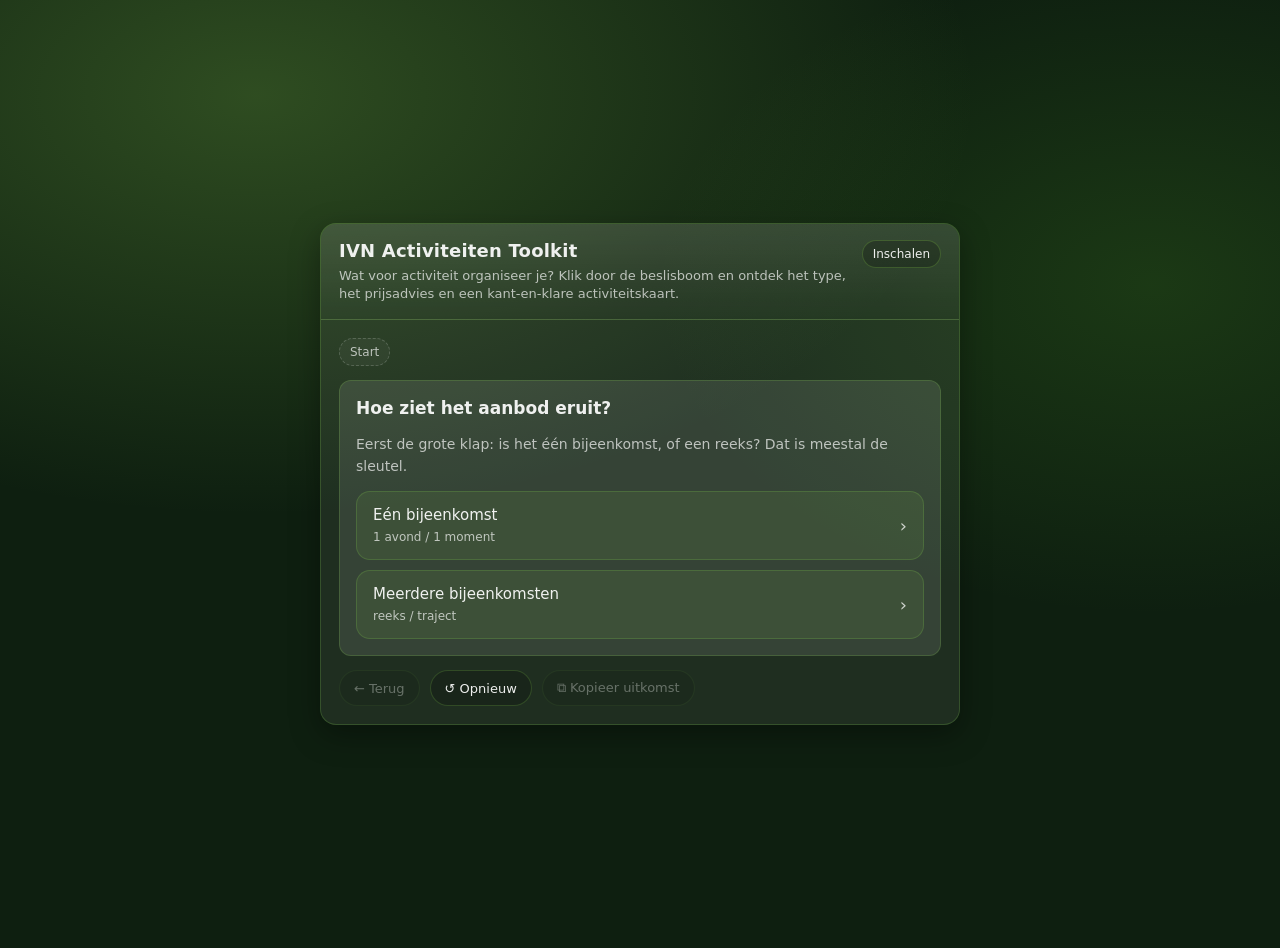
==== index.html @ ba3b702a "init" ====
<!doctype html>
<html lang="nl">
<head>
  <meta charset="utf-8" />
  <meta name="viewport" content="width=device-width,initial-scale=1" />
  <title>IVN Activiteiten Toolkit</title>
  <link rel="stylesheet" href="style.css" />
</head>
<body>
  <div class="wrap" id="wrap">
    <div class="panel main-panel">
      <div class="header">
        <div class="title">
          <h1>IVN Activiteiten Toolkit</h1>
          <div class="subtitle">Wat voor activiteit organiseer je? Klik door de beslisboom en ontdek het type, het prijsadvies en een kant-en-klare activiteitskaart.</div>
        </div>
        <div class="pill" id="statusPill">Start</div>
      </div>

      <div class="body">
        <div class="breadcrumbs" id="breadcrumbs"></div>

        <div class="node-card" id="nodeCard">
          <div class="node-header">
            <h2 class="node-title" id="nodeTitle"></h2>
            <div class="result-signals" id="resultSignals"></div>
          </div>
          <p class="node-text" id="nodeText"></p>
          <div class="choices" id="choices"></div>
        </div>

        <div class="controls">
          <button class="smallbtn" id="backBtn">← Terug</button>
          <button class="smallbtn" id="restartBtn">↺ Opnieuw</button>
          <button class="smallbtn result-only" id="copyBtn" disabled>⧉ Kopieer uitkomst</button>
        </div>
      </div>
    </div>

    <div class="panel summary-panel" id="summaryPanel">
      <div class="side">
        <h2>Advies &amp; 1-pager</h2>
        <div class="kv">
          <div class="row">
            <div class="k">Toegang &amp; prijs (richtlijn)</div>
            <p class="v" id="priceAdvice">—</p>
          </div>
          <div class="row">
            <div class="k">Activiteitskaart — quick fields</div>
            <div class="mono" id="onePager"></div>
          </div>
        </div>

        <div class="hint">
          Tip: kopieer de 1-pager naar een mail aan het bestuur en vraag om een
          kort besluit + vastlegging in de notulen.
        </div>
      </div>
    </div>
  </div>

  <script src="script.js"></script>
</body>
</html>
---- style.css ----
:root{
  --bg: #0e1f10;
  --card: rgba(255,255,255,0.07);
  --card2: rgba(255,255,255,0.10);
  --text: rgba(255,255,255,0.92);
  --muted: rgba(255,255,255,0.68);
  --border: rgba(122,182,72,0.25);
  --shadow: 0 10px 30px rgba(0,0,0,0.35);
  --radius: 16px;
  --btn: rgba(122,182,72,0.12);
  --btnHover: rgba(122,182,72,0.22);
  --accent: #7ab648;
  --good: #5ac85a;
  --warn: #ffb86c;
  --info: #a8d87a;
}

body{
  margin:0;
  font-family: ui-sans-serif, system-ui, -apple-system, Segoe UI, Roboto, Helvetica, Arial;
  background: radial-gradient(1200px 700px at 20% 10%, rgba(122,182,72,0.30), transparent 60%),
              radial-gradient(900px 600px at 90% 30%, rgba(80,160,40,0.20), transparent 55%),
              var(--bg);
  color: var(--text);
  min-height:100vh;
  display:flex;
  align-items:center;
  justify-content:center;
  padding: 24px;
}

/* Layout: single-column (questions) */
.wrap{
  width: min(640px, 100%);
  display:grid;
  grid-template-columns: 1fr;
  gap: 16px;
  transition: width 0.35s ease;
}

/* Two-column on result */
.wrap.is-result{
  width: min(980px, 100%);
  grid-template-columns: 1.25fr 0.75fr;
  align-items: start;
}

/* Summary panel hidden during questions */
.summary-panel{ display: none; }
.wrap.is-result .summary-panel{ display: block; }

@media (max-width: 860px){
  .wrap, .wrap.is-result{
    grid-template-columns: 1fr;
    width: min(640px, 100%);
  }
}

.panel{
  background: var(--card);
  border: 1px solid var(--border);
  border-radius: var(--radius);
  box-shadow: var(--shadow);
  overflow:hidden;
}

.header{
  padding: 16px 18px;
  background: linear-gradient(180deg, rgba(255,255,255,0.08), transparent);
  border-bottom: 1px solid var(--border);
  display:flex;
  align-items:flex-start;
  justify-content:space-between;
  gap: 12px;
}

.title{
  display:flex;
  flex-direction:column;
  gap: 6px;
}

h1{
  font-size: 18px;
  margin:0;
  letter-spacing:0.2px;
}

.subtitle{
  font-size: 13px;
  color: var(--muted);
  line-height: 1.4;
}

.pill{
  font-size: 12px;
  color: var(--text);
  border: 1px solid var(--border);
  background: rgba(0,0,0,0.18);
  padding: 6px 10px;
  border-radius: 999px;
  white-space: nowrap;
}

.body{
  padding: 18px;
}

.breadcrumbs{
  display:flex;
  flex-wrap:wrap;
  gap: 8px;
  margin-bottom: 14px;
}

.crumb{
  font-size: 12px;
  color: var(--muted);
  border: 1px dashed rgba(255,255,255,0.18);
  background: rgba(255,255,255,0.04);
  padding: 6px 10px;
  border-radius: 999px;
}

.node-card{
  background: var(--card2);
  border: 1px solid var(--border);
  border-radius: calc(var(--radius) - 4px);
  padding: 16px;
}

.node-title{
  font-size: 17px;
  font-weight: 600;
  margin: 0;
  line-height: 1.35;
}

/* Larger, accented title on result */
.wrap.is-result .node-title{
  font-size: 22px;
  font-weight: 700;
  color: var(--accent);
}

.node-text{
  margin:0;
  color: var(--muted);
  line-height: 1.55;
  font-size: 14px;
}

/* Signals row inside main card on result */
.result-signals{
  display: flex;
  flex-wrap: wrap;
  gap: 6px;
  margin-top: 10px;
  margin-bottom: 4px;
}

/* Tip text on result page */
.result-tip{
  margin-top: 14px;
  font-size: 13px;
  color: var(--muted);
  line-height: 1.5;
  border-left: 2px solid rgba(122,182,72,0.35);
  padding-left: 10px;
}

.choices{
  display:grid;
  gap: 10px;
  margin-top: 14px;
}

.btn{
  display:flex;
  align-items:center;
  justify-content:space-between;
  gap: 12px;
  text-align:left;
  width:100%;
  cursor:pointer;
  border-radius: 14px;
  padding: 14px 16px;
  border: 1px solid var(--border);
  background: var(--btn);
  color: var(--text);
  font-size: 15px;
  font-family: inherit;
  line-height: 1.3;
  transition: 120ms ease;
}
.btn:hover{ background: var(--btnHover); transform: translateY(-2px); border-color: rgba(122,182,72,0.45); }
.btn:active{ transform: translateY(0px); }

.btn .label-text{ font-weight: 500; }

.btn .meta{
  color: var(--muted);
  font-size: 12px;
  margin-top: 4px;
}
.btn .arrow{
  color: rgba(255,255,255,0.75);
  font-size: 18px;
}

.controls{
  margin-top: 14px;
  display:flex;
  gap: 10px;
  flex-wrap:wrap;
}

.smallbtn{
  cursor:pointer;
  border-radius: 999px;
  padding: 9px 14px;
  border: 1px solid var(--border);
  background: rgba(0,0,0,0.18);
  color: var(--text);
  font-size: 13px;
  font-family: inherit;
  transition: 120ms ease;
}
.smallbtn:hover:not(:disabled){ background: rgba(255,255,255,0.08); }
.smallbtn:disabled{ opacity: 0.35; cursor: not-allowed; }

/* Right panel */
.side{
  padding: 16px 18px 18px;
}

.side h2{
  margin: 2px 0 10px;
  font-size: 15px;
}

.kv{
  display:grid;
  gap: 10px;
  margin-top: 8px;
}

.kv .row{
  background: rgba(255,255,255,0.04);
  border: 1px solid rgba(255,255,255,0.09);
  border-radius: 14px;
  padding: 13px 14px;
}
.k{
  font-size: 11px;
  text-transform: uppercase;
  letter-spacing: 0.5px;
  color: var(--muted);
  margin-bottom: 7px;
}
.v{
  font-size: 14px;
  color: var(--text);
  line-height: 1.45;
  margin:0;
}

.tag{
  display:inline-block;
  border-radius: 999px;
  padding: 4px 9px;
  font-size: 12px;
  border: 1px solid rgba(255,255,255,0.14);
  background: rgba(255,255,255,0.06);
  margin-right: 6px;
  margin-bottom: 6px;
}

.tag.good{ border-color: rgba(51,209,122,0.45); background: rgba(51,209,122,0.12); }
.tag.warn{ border-color: rgba(255,184,108,0.45); background: rgba(255,184,108,0.12); }
.tag.info{ border-color: rgba(97,218,251,0.45); background: rgba(97,218,251,0.12); }

.hint{
  margin-top: 14px;
  font-size: 12px;
  color: var(--muted);
  line-height: 1.5;
  border-left: 2px solid rgba(122,182,72,0.30);
  padding-left: 10px;
}

.mono{
  font-family: ui-monospace, SFMono-Regular, Menlo, Monaco, Consolas, monospace;
  font-size: 12px;
  color: rgba(255,255,255,0.80);
  background: rgba(0,0,0,0.22);
  border: 1px solid rgba(255,255,255,0.08);
  border-radius: 10px;
  padding: 10px 12px;
  overflow:auto;
  white-space: pre-wrap;
  line-height: 1.55;
}

.footer-note{
  margin-top: 10px;
  font-size: 12px;
  color: var(--muted);
}
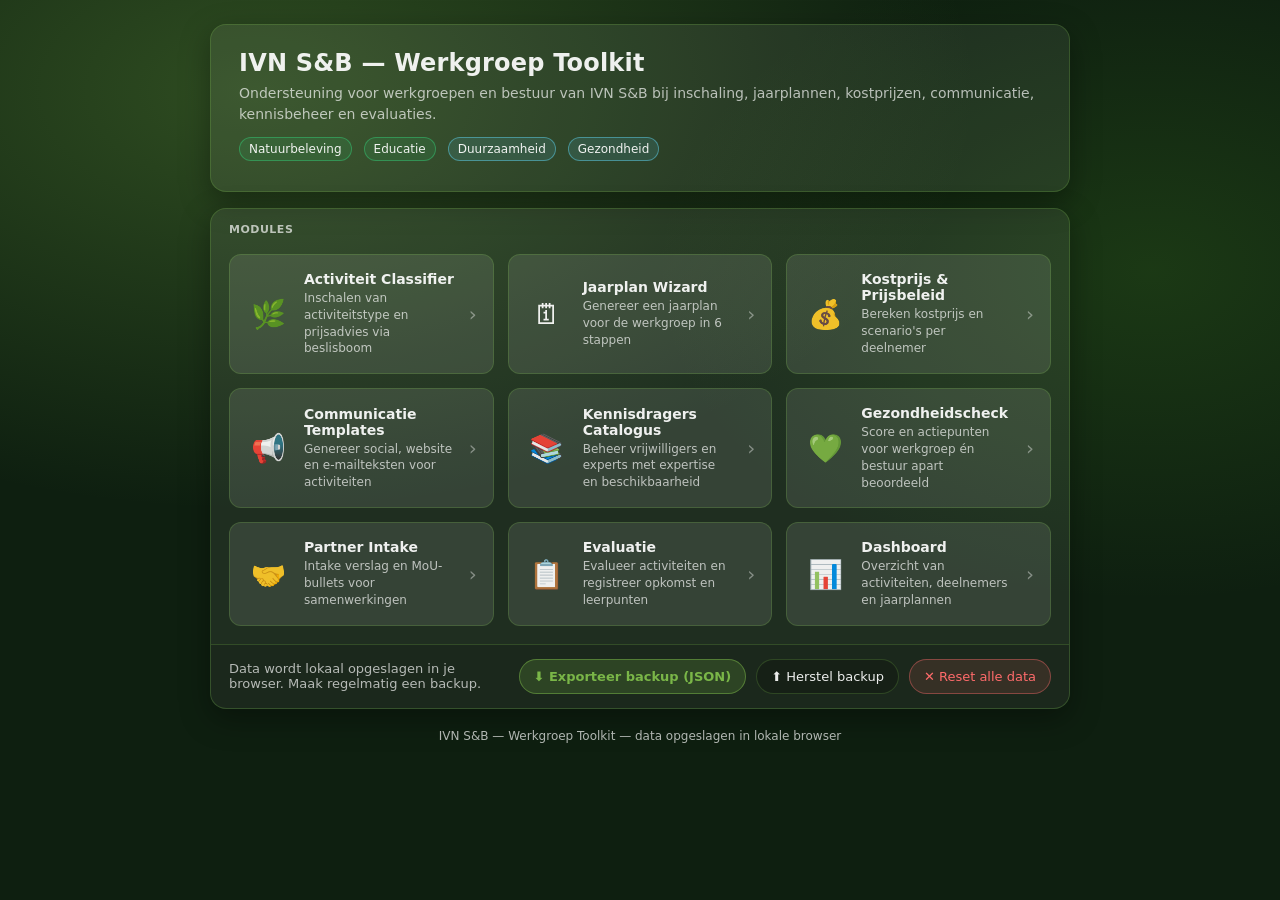
==== commit 740dbf9c: "Voeg IVN Werkgroep Toolkit toe als statische webapp 9 modules: activiteit classifier, jaarplan wizar" ====
--- a/index.html
+++ b/index.html
@@ -3,62 +3,146 @@
 <head>
   <meta charset="utf-8" />
   <meta name="viewport" content="width=device-width,initial-scale=1" />
-  <title>IVN Activiteiten Toolkit</title>
-  <link rel="stylesheet" href="style.css" />
+  <title>IVN S&B — Werkgroep Toolkit</title>
+  <link rel="stylesheet" href="./assets/styles.css" />
 </head>
 <body>
-  <div class="wrap" id="wrap">
-    <div class="panel main-panel">
-      <div class="header">
-        <div class="title">
-          <h1>IVN Activiteiten Toolkit</h1>
-          <div class="subtitle">Wat voor activiteit organiseer je? Klik door de beslisboom en ontdek het type, het prijsadvies en een kant-en-klare activiteitskaart.</div>
-        </div>
-        <div class="pill" id="statusPill">Start</div>
-      </div>
+  <div class="hub-wrap">
 
-      <div class="body">
-        <div class="breadcrumbs" id="breadcrumbs"></div>
-
-        <div class="node-card" id="nodeCard">
-          <div class="node-header">
-            <h2 class="node-title" id="nodeTitle"></h2>
-            <div class="result-signals" id="resultSignals"></div>
-          </div>
-          <p class="node-text" id="nodeText"></p>
-          <div class="choices" id="choices"></div>
-        </div>
-
-        <div class="controls">
-          <button class="smallbtn" id="backBtn">← Terug</button>
-          <button class="smallbtn" id="restartBtn">↺ Opnieuw</button>
-          <button class="smallbtn result-only" id="copyBtn" disabled>⧉ Kopieer uitkomst</button>
-        </div>
+    <div class="hub-header">
+      <h1>IVN S&B — Werkgroep Toolkit</h1>
+      <p>Ondersteuning voor werkgroepen en bestuur van IVN S&B bij inschaling, jaarplannen, kostprijzen, communicatie, kennisbeheer en evaluaties.</p>
+      <div class="ivn-doelen">
+        <span class="tag good">Natuurbeleving</span>
+        <span class="tag good">Educatie</span>
+        <span class="tag info">Duurzaamheid</span>
+        <span class="tag info">Gezondheid</span>
       </div>
     </div>
 
-    <div class="panel summary-panel" id="summaryPanel">
-      <div class="side">
-        <h2>Advies &amp; 1-pager</h2>
-        <div class="kv">
-          <div class="row">
-            <div class="k">Toegang &amp; prijs (richtlijn)</div>
-            <p class="v" id="priceAdvice">—</p>
+    <div class="hub-main">
+      <div class="hub-section-title">Modules</div>
+      <nav class="nav-grid" aria-label="Toolkit modules">
+
+        <a class="nav-card" href="./modules/classifier.html">
+          <div class="nav-card-icon">🌿</div>
+          <div class="nav-card-content">
+            <div class="nav-card-title">Activiteit Classifier</div>
+            <div class="nav-card-desc">Inschalen van activiteitstype en prijsadvies via beslisboom</div>
           </div>
-          <div class="row">
-            <div class="k">Activiteitskaart — quick fields</div>
-            <div class="mono" id="onePager"></div>
+          <div class="nav-card-arrow">›</div>
+        </a>
+
+        <a class="nav-card" href="./modules/yearplan.html">
+          <div class="nav-card-icon">🗓</div>
+          <div class="nav-card-content">
+            <div class="nav-card-title">Jaarplan Wizard</div>
+            <div class="nav-card-desc">Genereer een jaarplan voor de werkgroep in 6 stappen</div>
           </div>
-        </div>
+          <div class="nav-card-arrow">›</div>
+        </a>
 
-        <div class="hint">
-          Tip: kopieer de 1-pager naar een mail aan het bestuur en vraag om een
-          kort besluit + vastlegging in de notulen.
-        </div>
+        <a class="nav-card" href="./modules/cost-pricing.html">
+          <div class="nav-card-icon">💰</div>
+          <div class="nav-card-content">
+            <div class="nav-card-title">Kostprijs &amp; Prijsbeleid</div>
+            <div class="nav-card-desc">Bereken kostprijs en scenario's per deelnemer</div>
+          </div>
+          <div class="nav-card-arrow">›</div>
+        </a>
+
+        <a class="nav-card" href="./modules/comms.html">
+          <div class="nav-card-icon">📢</div>
+          <div class="nav-card-content">
+            <div class="nav-card-title">Communicatie Templates</div>
+            <div class="nav-card-desc">Genereer social, website en e-mailteksten voor activiteiten</div>
+          </div>
+          <div class="nav-card-arrow">›</div>
+        </a>
+
+        <a class="nav-card" href="./modules/knowledge-base.html">
+          <div class="nav-card-icon">📚</div>
+          <div class="nav-card-content">
+            <div class="nav-card-title">Kennisdragers Catalogus</div>
+            <div class="nav-card-desc">Beheer vrijwilligers en experts met expertise en beschikbaarheid</div>
+          </div>
+          <div class="nav-card-arrow">›</div>
+        </a>
+
+        <a class="nav-card" href="./modules/health.html">
+          <div class="nav-card-icon">💚</div>
+          <div class="nav-card-content">
+            <div class="nav-card-title">Gezondheidscheck</div>
+            <div class="nav-card-desc">Score en actiepunten voor werkgroep én bestuur apart beoordeeld</div>
+          </div>
+          <div class="nav-card-arrow">›</div>
+        </a>
+
+        <a class="nav-card" href="./modules/partner-intake.html">
+          <div class="nav-card-icon">🤝</div>
+          <div class="nav-card-content">
+            <div class="nav-card-title">Partner Intake</div>
+            <div class="nav-card-desc">Intake verslag en MoU-bullets voor samenwerkingen</div>
+          </div>
+          <div class="nav-card-arrow">›</div>
+        </a>
+
+        <a class="nav-card" href="./modules/evaluation.html">
+          <div class="nav-card-icon">📋</div>
+          <div class="nav-card-content">
+            <div class="nav-card-title">Evaluatie</div>
+            <div class="nav-card-desc">Evalueer activiteiten en registreer opkomst en leerpunten</div>
+          </div>
+          <div class="nav-card-arrow">›</div>
+        </a>
+
+        <a class="nav-card" href="./modules/dashboard.html">
+          <div class="nav-card-icon">📊</div>
+          <div class="nav-card-content">
+            <div class="nav-card-title">Dashboard</div>
+            <div class="nav-card-desc">Overzicht van activiteiten, deelnemers en jaarplannen</div>
+          </div>
+          <div class="nav-card-arrow">›</div>
+        </a>
+
+      </nav>
+
+      <div class="backup-section">
+        <p>Data wordt lokaal opgeslagen in je browser. Maak regelmatig een backup.</p>
+        <button class="smallbtn primary" id="exportBtn">⬇ Exporteer backup (JSON)</button>
+        <label class="smallbtn">
+          ⬆ Herstel backup
+          <input type="file" id="importFile" accept=".json" class="file-input-hidden">
+        </label>
+        <button class="smallbtn danger" id="resetBtn">✕ Reset alle data</button>
       </div>
+
     </div>
+
+    <div class="hub-footer">
+      IVN S&B &mdash; Werkgroep Toolkit &mdash; data opgeslagen in lokale browser
+    </div>
+
   </div>
 
-  <script src="script.js"></script>
+  <script src="./assets/app.js"></script>
+  <script>
+    document.getElementById('exportBtn').addEventListener('click', function() {
+      IVN.exportJSON();
+    });
+
+    document.getElementById('importFile').addEventListener('change', function(e) {
+      const file = e.target.files[0];
+      if (!file) return;
+      IVN.importJSON(file, function(count) {
+        setTimeout(() => location.reload(), 800);
+      });
+      e.target.value = '';
+    });
+
+    document.getElementById('resetBtn').addEventListener('click', function() {
+      IVN.resetAll();
+    });
+  </script>
 </body>
 </html>
--- a/assets/styles.css
+++ b/assets/styles.css
@@ -0,0 +1,993 @@
+/* =========================================================
+   IVN Werkgroep Toolkit — Gedeelde stijlen
+   ========================================================= */
+
+:root {
+  --bg: #0e1f10;
+  --card: rgba(255,255,255,0.07);
+  --card2: rgba(255,255,255,0.10);
+  --text: rgba(255,255,255,0.92);
+  --muted: rgba(255,255,255,0.68);
+  --border: rgba(122,182,72,0.25);
+  --shadow: 0 10px 30px rgba(0,0,0,0.35);
+  --radius: 16px;
+  --btn: rgba(122,182,72,0.12);
+  --btnHover: rgba(122,182,72,0.22);
+  --accent: #7ab648;
+  --good: #5ac85a;
+  --warn: #ffb86c;
+  --info: #a8d87a;
+  --error: #ff6b6b;
+}
+
+/* =========================================================
+   Base
+   ========================================================= */
+*, *::before, *::after { box-sizing: border-box; }
+
+body {
+  margin: 0;
+  font-family: ui-sans-serif, system-ui, -apple-system, Segoe UI, Roboto, Helvetica, Arial;
+  background: radial-gradient(1200px 700px at 20% 10%, rgba(122,182,72,0.30), transparent 60%),
+              radial-gradient(900px 600px at 90% 30%, rgba(80,160,40,0.20), transparent 55%),
+              var(--bg);
+  color: var(--text);
+  min-height: 100vh;
+  display: flex;
+  align-items: flex-start;
+  justify-content: center;
+  padding: 24px;
+}
+
+a { color: var(--accent); text-decoration: none; }
+a:hover { text-decoration: underline; }
+
+/* =========================================================
+   Layout containers
+   ========================================================= */
+.wrap {
+  width: min(640px, 100%);
+  display: grid;
+  grid-template-columns: 1fr;
+  gap: 16px;
+  transition: width 0.35s ease;
+}
+
+.wrap.is-result {
+  width: min(980px, 100%);
+  grid-template-columns: 1.25fr 0.75fr;
+  align-items: start;
+}
+
+.wrap.wide {
+  width: min(860px, 100%);
+}
+
+.wrap.full {
+  width: min(1040px, 100%);
+}
+
+.summary-panel { display: none; }
+.wrap.is-result .summary-panel { display: block; }
+
+@media (max-width: 860px) {
+  .wrap, .wrap.is-result, .wrap.wide, .wrap.full {
+    grid-template-columns: 1fr;
+    width: min(640px, 100%);
+  }
+  body { padding: 16px; align-items: flex-start; }
+}
+
+/* =========================================================
+   Panel / cards
+   ========================================================= */
+.panel {
+  background: var(--card);
+  border: 1px solid var(--border);
+  border-radius: var(--radius);
+  box-shadow: var(--shadow);
+  overflow: hidden;
+}
+
+.header {
+  padding: 16px 18px;
+  background: linear-gradient(180deg, rgba(255,255,255,0.08), transparent);
+  border-bottom: 1px solid var(--border);
+  display: flex;
+  align-items: flex-start;
+  justify-content: space-between;
+  gap: 12px;
+}
+
+.title { display: flex; flex-direction: column; gap: 6px; }
+
+h1 { font-size: 18px; margin: 0; letter-spacing: 0.2px; }
+h2 { font-size: 16px; margin: 0 0 12px; }
+h3 { font-size: 15px; margin: 0 0 8px; }
+
+.subtitle {
+  font-size: 13px;
+  color: var(--muted);
+  line-height: 1.4;
+}
+
+.pill {
+  font-size: 12px;
+  color: var(--text);
+  border: 1px solid var(--border);
+  background: rgba(0,0,0,0.18);
+  padding: 6px 10px;
+  border-radius: 999px;
+  white-space: nowrap;
+  flex-shrink: 0;
+}
+
+.body { padding: 18px; }
+
+/* =========================================================
+   Hub layout (index.html)
+   ========================================================= */
+.hub-wrap {
+  width: min(860px, 100%);
+  display: flex;
+  flex-direction: column;
+  gap: 16px;
+}
+
+.hub-header {
+  background: var(--card);
+  border: 1px solid var(--border);
+  border-radius: var(--radius);
+  box-shadow: var(--shadow);
+  padding: 24px 28px;
+}
+.hub-header h1 { font-size: 24px; margin: 0 0 6px; }
+.hub-header p { margin: 0; font-size: 14px; color: var(--muted); line-height: 1.5; }
+
+.hub-header .ivn-doelen {
+  display: flex;
+  flex-wrap: wrap;
+  gap: 6px;
+  margin-top: 12px;
+}
+
+.hub-main {
+  background: var(--card);
+  border: 1px solid var(--border);
+  border-radius: var(--radius);
+  box-shadow: var(--shadow);
+  overflow: hidden;
+}
+
+.hub-section-title {
+  font-size: 11px;
+  font-weight: 700;
+  text-transform: uppercase;
+  letter-spacing: 0.5px;
+  color: var(--muted);
+  padding: 14px 18px 0;
+}
+
+.hub-footer {
+  text-align: center;
+  font-size: 12px;
+  color: var(--muted);
+  padding: 4px 0;
+}
+
+/* =========================================================
+   Navigation (index.html hub)
+   ========================================================= */
+.nav-grid {
+  display: grid;
+  grid-template-columns: repeat(auto-fill, minmax(260px, 1fr));
+  gap: 14px;
+  padding: 18px;
+}
+
+.nav-card {
+  display: flex;
+  align-items: center;
+  gap: 14px;
+  padding: 16px;
+  background: var(--card2);
+  border: 1px solid var(--border);
+  border-radius: calc(var(--radius) - 4px);
+  text-decoration: none;
+  color: var(--text);
+  transition: 150ms ease;
+  cursor: pointer;
+}
+.nav-card:hover {
+  background: var(--btnHover);
+  border-color: rgba(122,182,72,0.50);
+  transform: translateY(-2px);
+  text-decoration: none;
+}
+
+.nav-card-icon {
+  font-size: 28px;
+  flex-shrink: 0;
+  width: 44px;
+  text-align: center;
+}
+
+.nav-card-content { flex: 1; min-width: 0; }
+.nav-card-title { font-size: 14px; font-weight: 600; margin-bottom: 3px; }
+.nav-card-desc { font-size: 12px; color: var(--muted); line-height: 1.4; }
+
+.nav-card-arrow {
+  font-size: 20px;
+  color: rgba(255,255,255,0.40);
+  flex-shrink: 0;
+}
+
+/* =========================================================
+   Module header (terug naar overzicht)
+   ========================================================= */
+.module-header {
+  padding: 10px 18px;
+  border-bottom: 1px solid var(--border);
+  background: rgba(0,0,0,0.12);
+  display: flex;
+  align-items: center;
+  gap: 10px;
+}
+
+.back-link {
+  font-size: 13px;
+  color: var(--muted);
+  text-decoration: none;
+  display: inline-flex;
+  align-items: center;
+  gap: 4px;
+  transition: color 120ms;
+}
+.back-link:hover { color: var(--accent); text-decoration: none; }
+
+.breadcrumb-label { font-size: 12px; color: var(--muted); }
+
+/* =========================================================
+   Breadcrumbs
+   ========================================================= */
+.breadcrumbs {
+  display: flex;
+  flex-wrap: wrap;
+  gap: 8px;
+  margin-bottom: 14px;
+}
+
+.crumb {
+  font-size: 12px;
+  color: var(--muted);
+  border: 1px dashed rgba(255,255,255,0.18);
+  background: rgba(255,255,255,0.04);
+  padding: 6px 10px;
+  border-radius: 999px;
+}
+
+/* =========================================================
+   Node card (classifier)
+   ========================================================= */
+.node-card {
+  background: var(--card2);
+  border: 1px solid var(--border);
+  border-radius: calc(var(--radius) - 4px);
+  padding: 16px;
+}
+
+.node-title { font-size: 17px; font-weight: 600; margin: 0; line-height: 1.35; }
+
+.wrap.is-result .node-title {
+  font-size: 22px;
+  font-weight: 700;
+  color: var(--accent);
+}
+
+.node-text { margin: 0; color: var(--muted); line-height: 1.55; font-size: 14px; }
+
+.result-signals {
+  display: flex;
+  flex-wrap: wrap;
+  gap: 6px;
+  margin-top: 10px;
+  margin-bottom: 4px;
+}
+
+.result-tip {
+  margin-top: 14px;
+  font-size: 13px;
+  color: var(--muted);
+  line-height: 1.5;
+  border-left: 2px solid rgba(122,182,72,0.35);
+  padding-left: 10px;
+}
+
+.choices { display: grid; gap: 10px; margin-top: 14px; }
+
+/* =========================================================
+   Buttons
+   ========================================================= */
+.btn {
+  display: flex;
+  align-items: center;
+  justify-content: space-between;
+  gap: 12px;
+  text-align: left;
+  width: 100%;
+  cursor: pointer;
+  border-radius: 14px;
+  padding: 14px 16px;
+  border: 1px solid var(--border);
+  background: var(--btn);
+  color: var(--text);
+  font-size: 15px;
+  font-family: inherit;
+  line-height: 1.3;
+  transition: 120ms ease;
+}
+.btn:hover { background: var(--btnHover); transform: translateY(-2px); border-color: rgba(122,182,72,0.45); }
+.btn:active { transform: translateY(0px); }
+.btn .label-text { font-weight: 500; }
+.btn .meta { color: var(--muted); font-size: 12px; margin-top: 4px; }
+.btn .arrow { color: rgba(255,255,255,0.75); font-size: 18px; }
+
+.controls {
+  margin-top: 14px;
+  display: flex;
+  gap: 10px;
+  flex-wrap: wrap;
+}
+
+.smallbtn {
+  cursor: pointer;
+  border-radius: 999px;
+  padding: 9px 14px;
+  border: 1px solid var(--border);
+  background: rgba(0,0,0,0.18);
+  color: var(--text);
+  font-size: 13px;
+  font-family: inherit;
+  transition: 120ms ease;
+  white-space: nowrap;
+}
+.smallbtn:hover:not(:disabled) { background: rgba(255,255,255,0.08); }
+.smallbtn:disabled { opacity: 0.35; cursor: not-allowed; }
+.smallbtn.primary {
+  background: rgba(122,182,72,0.20);
+  border-color: rgba(122,182,72,0.50);
+  color: var(--accent);
+  font-weight: 600;
+}
+.smallbtn.primary:hover:not(:disabled) {
+  background: rgba(122,182,72,0.35);
+}
+.smallbtn.danger {
+  background: rgba(255,107,107,0.12);
+  border-color: rgba(255,107,107,0.40);
+  color: var(--error);
+}
+.smallbtn.danger:hover:not(:disabled) { background: rgba(255,107,107,0.25); }
+
+/* =========================================================
+   Right panel (classifier result)
+   ========================================================= */
+.side { padding: 16px 18px 18px; }
+.side h2 { margin: 2px 0 10px; font-size: 15px; }
+
+.kv { display: grid; gap: 10px; margin-top: 8px; }
+.kv .row {
+  background: rgba(255,255,255,0.04);
+  border: 1px solid rgba(255,255,255,0.09);
+  border-radius: 14px;
+  padding: 13px 14px;
+}
+.k { font-size: 11px; text-transform: uppercase; letter-spacing: 0.5px; color: var(--muted); margin-bottom: 7px; }
+.v { font-size: 14px; color: var(--text); line-height: 1.45; margin: 0; }
+
+/* =========================================================
+   Tags
+   ========================================================= */
+.tag {
+  display: inline-block;
+  border-radius: 999px;
+  padding: 4px 9px;
+  font-size: 12px;
+  border: 1px solid rgba(255,255,255,0.14);
+  background: rgba(255,255,255,0.06);
+  margin-right: 6px;
+  margin-bottom: 6px;
+}
+.tag.good { border-color: rgba(51,209,122,0.45); background: rgba(51,209,122,0.12); }
+.tag.warn { border-color: rgba(255,184,108,0.45); background: rgba(255,184,108,0.12); }
+.tag.info { border-color: rgba(97,218,251,0.45); background: rgba(97,218,251,0.12); }
+
+/* =========================================================
+   Hints & mono blocks
+   ========================================================= */
+.hint {
+  margin-top: 14px;
+  font-size: 12px;
+  color: var(--muted);
+  line-height: 1.5;
+  border-left: 2px solid rgba(122,182,72,0.30);
+  padding-left: 10px;
+}
+
+.mono {
+  font-family: ui-monospace, SFMono-Regular, Menlo, Monaco, Consolas, monospace;
+  font-size: 12px;
+  color: rgba(255,255,255,0.80);
+  background: rgba(0,0,0,0.22);
+  border: 1px solid rgba(255,255,255,0.08);
+  border-radius: 10px;
+  padding: 10px 12px;
+  overflow: auto;
+  white-space: pre-wrap;
+  line-height: 1.55;
+}
+
+.footer-note { margin-top: 10px; font-size: 12px; color: var(--muted); }
+
+/* =========================================================
+   Alerts
+   ========================================================= */
+.alert {
+  padding: 10px 14px;
+  border-radius: 10px;
+  font-size: 13px;
+  line-height: 1.5;
+  margin-top: 10px;
+  border: 1px solid;
+}
+.alert.success { background: rgba(90,200,90,0.12); border-color: rgba(90,200,90,0.40); color: #5ac85a; }
+.alert.warn    { background: rgba(255,184,108,0.12); border-color: rgba(255,184,108,0.40); color: var(--warn); }
+.alert.error   { background: rgba(255,107,107,0.12); border-color: rgba(255,107,107,0.40); color: var(--error); }
+
+/* =========================================================
+   Forms
+   ========================================================= */
+.form-group { margin-bottom: 16px; }
+.form-label {
+  display: block;
+  font-size: 12px;
+  font-weight: 600;
+  text-transform: uppercase;
+  letter-spacing: 0.4px;
+  color: var(--muted);
+  margin-bottom: 6px;
+}
+.form-label .required { color: var(--error); margin-left: 2px; }
+
+.form-input,
+.form-textarea,
+.form-select {
+  width: 100%;
+  background: rgba(0,0,0,0.25);
+  border: 1px solid rgba(255,255,255,0.14);
+  border-radius: 10px;
+  color: var(--text);
+  font-family: inherit;
+  font-size: 14px;
+  padding: 10px 12px;
+  transition: border-color 120ms;
+  outline: none;
+  appearance: none;
+}
+.form-input:focus,
+.form-textarea:focus,
+.form-select:focus {
+  border-color: rgba(122,182,72,0.55);
+}
+.form-input.error,
+.form-textarea.error,
+.form-select.error {
+  border-color: rgba(255,107,107,0.55);
+}
+.form-textarea { resize: vertical; min-height: 80px; }
+.form-select {
+  background-image: url("data:image/svg+xml,%3Csvg xmlns='http://www.w3.org/2000/svg' viewBox='0 0 16 16'%3E%3Cpath fill='%237ab648' d='M4 6l4 4 4-4'/%3E%3C/svg%3E");
+  background-repeat: no-repeat;
+  background-position: right 10px center;
+  background-size: 16px;
+  padding-right: 32px;
+  cursor: pointer;
+}
+.form-select option { background: #1a3020; color: var(--text); }
+
+.form-row {
+  display: grid;
+  grid-template-columns: 1fr 1fr;
+  gap: 12px;
+}
+@media (max-width: 540px) { .form-row { grid-template-columns: 1fr; } }
+
+.field-error { font-size: 12px; color: var(--error); margin-top: 4px; }
+
+/* =========================================================
+   Wizard steps
+   ========================================================= */
+.wizard-steps {
+  display: flex;
+  gap: 0;
+  padding: 14px 18px;
+  border-bottom: 1px solid var(--border);
+  overflow-x: auto;
+}
+
+.wizard-step {
+  display: flex;
+  align-items: center;
+  gap: 6px;
+  font-size: 12px;
+  color: var(--muted);
+  flex-shrink: 0;
+}
+
+.wizard-step:not(:last-child)::after {
+  content: "›";
+  margin: 0 6px;
+  color: rgba(255,255,255,0.20);
+}
+
+.wizard-step .step-num {
+  width: 22px;
+  height: 22px;
+  border-radius: 50%;
+  background: rgba(255,255,255,0.08);
+  border: 1px solid rgba(255,255,255,0.15);
+  display: flex;
+  align-items: center;
+  justify-content: center;
+  font-size: 11px;
+  font-weight: 700;
+  flex-shrink: 0;
+}
+
+.wizard-step.done .step-num {
+  background: rgba(90,200,90,0.20);
+  border-color: rgba(90,200,90,0.50);
+  color: #5ac85a;
+}
+.wizard-step.active .step-num {
+  background: rgba(122,182,72,0.25);
+  border-color: rgba(122,182,72,0.60);
+  color: var(--accent);
+}
+.wizard-step.active { color: var(--text); font-weight: 500; }
+
+/* =========================================================
+   Tables
+   ========================================================= */
+.table-wrapper { overflow-x: auto; margin-top: 14px; }
+
+.table {
+  width: 100%;
+  border-collapse: collapse;
+  font-size: 13px;
+  min-width: 400px;
+}
+.table th {
+  text-align: left;
+  font-size: 11px;
+  font-weight: 700;
+  text-transform: uppercase;
+  letter-spacing: 0.4px;
+  color: var(--muted);
+  padding: 8px 10px;
+  border-bottom: 1px solid var(--border);
+}
+.table td {
+  padding: 9px 10px;
+  border-bottom: 1px solid rgba(255,255,255,0.06);
+  vertical-align: middle;
+}
+.table tr:last-child td { border-bottom: none; }
+.table tr:hover td { background: rgba(255,255,255,0.03); }
+.table td.num { text-align: right; font-variant-numeric: tabular-nums; }
+.table td.highlight { color: var(--accent); font-weight: 600; }
+
+/* =========================================================
+   CRUD list (kennisdragers)
+   ========================================================= */
+.crud-header {
+  display: flex;
+  align-items: center;
+  justify-content: space-between;
+  flex-wrap: wrap;
+  gap: 10px;
+  margin-bottom: 16px;
+}
+
+.crud-search {
+  flex: 1;
+  min-width: 200px;
+  max-width: 340px;
+}
+
+.crud-list { display: grid; gap: 10px; }
+
+.crud-item {
+  background: var(--card2);
+  border: 1px solid var(--border);
+  border-radius: calc(var(--radius) - 4px);
+  padding: 14px 16px;
+}
+
+.crud-item-header {
+  display: flex;
+  align-items: flex-start;
+  justify-content: space-between;
+  gap: 10px;
+}
+
+.crud-item-title { font-size: 15px; font-weight: 600; margin-bottom: 4px; }
+.crud-item-meta { font-size: 12px; color: var(--muted); }
+
+.crud-item-actions {
+  display: flex;
+  gap: 8px;
+  flex-shrink: 0;
+}
+
+.crud-item-detail {
+  margin-top: 12px;
+  padding-top: 12px;
+  border-top: 1px solid rgba(255,255,255,0.08);
+  font-size: 13px;
+  line-height: 1.6;
+  display: none;
+}
+.crud-item.expanded .crud-item-detail { display: block; }
+
+.crud-form {
+  margin-top: 12px;
+  padding-top: 12px;
+  border-top: 1px solid rgba(255,255,255,0.08);
+  display: none;
+}
+.crud-item.editing .crud-form { display: block; }
+
+/* =========================================================
+   Health score
+   ========================================================= */
+.score-category { margin-bottom: 20px; }
+.score-category-title {
+  font-size: 13px;
+  font-weight: 700;
+  text-transform: uppercase;
+  letter-spacing: 0.4px;
+  color: var(--muted);
+  margin-bottom: 10px;
+}
+
+.score-item {
+  display: flex;
+  align-items: center;
+  gap: 12px;
+  padding: 8px 0;
+  border-bottom: 1px solid rgba(255,255,255,0.05);
+}
+.score-item:last-child { border-bottom: none; }
+.score-item-label { flex: 1; font-size: 13px; line-height: 1.4; }
+
+.score-radios { display: flex; gap: 8px; }
+.score-radio-label { cursor: pointer; display: flex; flex-direction: column; align-items: center; gap: 4px; }
+.score-radio-label input[type="radio"] { display: none; }
+.score-dot {
+  width: 22px;
+  height: 22px;
+  border-radius: 50%;
+  border: 2px solid transparent;
+  transition: 120ms;
+  cursor: pointer;
+}
+.score-dot.red   { background: rgba(255,107,107,0.25); border-color: rgba(255,107,107,0.50); }
+.score-dot.yellow{ background: rgba(255,184,108,0.25); border-color: rgba(255,184,108,0.50); }
+.score-dot.green { background: rgba(90,200,90,0.25);   border-color: rgba(90,200,90,0.50); }
+
+.score-radio-label input[type="radio"]:checked + .score-dot.red    { background: rgba(255,107,107,0.70); box-shadow: 0 0 0 3px rgba(255,107,107,0.30); }
+.score-radio-label input[type="radio"]:checked + .score-dot.yellow { background: rgba(255,184,108,0.70); box-shadow: 0 0 0 3px rgba(255,184,108,0.30); }
+.score-radio-label input[type="radio"]:checked + .score-dot.green  { background: rgba(90,200,90,0.70);   box-shadow: 0 0 0 3px rgba(90,200,90,0.30); }
+
+.score-bar-wrap {
+  background: rgba(255,255,255,0.07);
+  border-radius: 999px;
+  height: 10px;
+  margin: 12px 0;
+  overflow: hidden;
+}
+.score-bar-fill {
+  height: 100%;
+  border-radius: 999px;
+  background: linear-gradient(90deg, var(--error), var(--warn), var(--good));
+  transition: width 0.5s ease;
+  width: 0%;
+}
+
+.score-summary {
+  display: flex;
+  align-items: baseline;
+  gap: 6px;
+  margin-bottom: 4px;
+}
+.score-summary .score-val { font-size: 28px; font-weight: 700; color: var(--accent); }
+.score-summary .score-max { font-size: 14px; color: var(--muted); }
+
+/* =========================================================
+   Stars (evaluatie)
+   ========================================================= */
+.star-rating { display: flex; gap: 6px; }
+.star {
+  font-size: 24px;
+  cursor: pointer;
+  color: rgba(255,255,255,0.25);
+  transition: color 120ms;
+  user-select: none;
+  line-height: 1;
+}
+.star.filled { color: var(--warn); }
+.star:hover ~ .star { color: rgba(255,255,255,0.25); }
+.star-rating:hover .star { color: rgba(255,255,255,0.15); }
+.star-rating .star:hover,
+.star-rating .star:hover ~ .star { color: rgba(255,255,255,0.15); }
+.star-rating .star:hover,
+.star-rating:hover .star:hover ~ .star + .star { color: rgba(255,255,255,0.15); }
+
+/* =========================================================
+   Tabs (comms module)
+   ========================================================= */
+.tabs {
+  display: flex;
+  gap: 0;
+  border-bottom: 1px solid var(--border);
+  margin-bottom: 16px;
+  overflow-x: auto;
+}
+.tab-btn {
+  padding: 10px 16px;
+  font-size: 13px;
+  font-family: inherit;
+  background: none;
+  border: none;
+  border-bottom: 2px solid transparent;
+  color: var(--muted);
+  cursor: pointer;
+  transition: 120ms;
+  white-space: nowrap;
+}
+.tab-btn:hover { color: var(--text); }
+.tab-btn.active { color: var(--accent); border-bottom-color: var(--accent); }
+
+.tab-panel { display: none; }
+.tab-panel.active { display: block; }
+
+/* =========================================================
+   Dashboard cards
+   ========================================================= */
+.stat-grid {
+  display: grid;
+  grid-template-columns: repeat(auto-fill, minmax(180px, 1fr));
+  gap: 12px;
+  padding: 18px;
+}
+
+.stat-card {
+  background: var(--card2);
+  border: 1px solid var(--border);
+  border-radius: calc(var(--radius) - 4px);
+  padding: 16px;
+  text-align: center;
+}
+.stat-icon { font-size: 24px; margin-bottom: 8px; }
+.stat-val { font-size: 32px; font-weight: 700; color: var(--accent); line-height: 1; margin-bottom: 4px; }
+.stat-label { font-size: 12px; color: var(--muted); }
+
+/* =========================================================
+   Toast notification
+   ========================================================= */
+.toast {
+  position: fixed;
+  bottom: 24px;
+  left: 50%;
+  transform: translateX(-50%) translateY(80px);
+  background: rgba(30,60,20,0.96);
+  border: 1px solid rgba(122,182,72,0.50);
+  color: var(--text);
+  padding: 10px 20px;
+  border-radius: 999px;
+  font-size: 13px;
+  font-weight: 500;
+  box-shadow: 0 8px 24px rgba(0,0,0,0.50);
+  pointer-events: none;
+  z-index: 9999;
+  transition: transform 0.25s ease, opacity 0.25s ease;
+  opacity: 0;
+  white-space: nowrap;
+}
+.toast.show {
+  transform: translateX(-50%) translateY(0);
+  opacity: 1;
+}
+
+/* =========================================================
+   Dynamic list items (agenda, begroting)
+   ========================================================= */
+.dynamic-list { display: grid; gap: 8px; margin-bottom: 12px; }
+
+.dynamic-item {
+  display: flex;
+  align-items: flex-start;
+  gap: 8px;
+  background: rgba(0,0,0,0.18);
+  border: 1px solid rgba(255,255,255,0.09);
+  border-radius: 10px;
+  padding: 10px 12px;
+}
+.dynamic-item .item-fields { flex: 1; display: grid; gap: 8px; }
+.dynamic-item .item-remove {
+  flex-shrink: 0;
+  background: none;
+  border: none;
+  color: rgba(255,107,107,0.60);
+  font-size: 18px;
+  cursor: pointer;
+  padding: 2px 4px;
+  line-height: 1;
+  transition: color 120ms;
+}
+.dynamic-item .item-remove:hover { color: var(--error); }
+
+/* =========================================================
+   Section separator
+   ========================================================= */
+.section-title {
+  font-size: 11px;
+  font-weight: 700;
+  text-transform: uppercase;
+  letter-spacing: 0.5px;
+  color: var(--muted);
+  margin: 20px 0 12px;
+  padding-bottom: 8px;
+  border-bottom: 1px solid var(--border);
+}
+.section-title:first-child { margin-top: 0; }
+
+/* =========================================================
+   Output / preview block
+   ========================================================= */
+.output-block {
+  background: rgba(0,0,0,0.22);
+  border: 1px solid rgba(255,255,255,0.10);
+  border-radius: 12px;
+  padding: 16px;
+  font-size: 14px;
+  line-height: 1.65;
+  white-space: pre-wrap;
+  margin-top: 12px;
+  color: rgba(255,255,255,0.85);
+}
+
+/* =========================================================
+   Checkbox
+   ========================================================= */
+.checkbox-group { display: grid; gap: 10px; margin-top: 8px; }
+.checkbox-label {
+  display: flex;
+  align-items: flex-start;
+  gap: 10px;
+  cursor: pointer;
+  font-size: 14px;
+  line-height: 1.4;
+}
+.checkbox-label input[type="checkbox"] {
+  width: 18px;
+  height: 18px;
+  accent-color: var(--accent);
+  cursor: pointer;
+  flex-shrink: 0;
+  margin-top: 1px;
+}
+
+/* =========================================================
+   Empty state
+   ========================================================= */
+.empty-state {
+  text-align: center;
+  padding: 40px 20px;
+  color: var(--muted);
+}
+.empty-state .empty-icon { font-size: 40px; margin-bottom: 12px; }
+.empty-state p { margin: 0; font-size: 14px; }
+
+/* =========================================================
+   Eval list
+   ========================================================= */
+.eval-list { display: grid; gap: 10px; }
+.eval-card {
+  background: var(--card2);
+  border: 1px solid var(--border);
+  border-radius: calc(var(--radius) - 4px);
+  padding: 14px 16px;
+}
+.eval-card-header {
+  display: flex;
+  align-items: flex-start;
+  justify-content: space-between;
+  gap: 8px;
+  margin-bottom: 6px;
+}
+.eval-card-title { font-size: 14px; font-weight: 600; }
+.eval-card-meta { font-size: 12px; color: var(--muted); }
+.eval-card-detail {
+  display: none;
+  margin-top: 12px;
+  padding-top: 12px;
+  border-top: 1px solid rgba(255,255,255,0.07);
+  font-size: 13px;
+  line-height: 1.6;
+}
+.eval-card.expanded .eval-card-detail { display: block; }
+
+/* =========================================================
+   Two-view toggle
+   ========================================================= */
+.view-toggle {
+  display: flex;
+  gap: 8px;
+  flex-wrap: wrap;
+}
+.view-btn {
+  padding: 8px 16px;
+  background: rgba(0,0,0,0.20);
+  border: 1px solid var(--border);
+  border-radius: 999px;
+  color: var(--muted);
+  font-size: 13px;
+  font-family: inherit;
+  cursor: pointer;
+  transition: 120ms;
+}
+.view-btn.active {
+  background: rgba(122,182,72,0.18);
+  border-color: rgba(122,182,72,0.50);
+  color: var(--accent);
+}
+
+/* =========================================================
+   Chart canvas
+   ========================================================= */
+.chart-wrap {
+  background: rgba(0,0,0,0.18);
+  border: 1px solid rgba(255,255,255,0.08);
+  border-radius: 12px;
+  padding: 16px;
+  margin-top: 12px;
+}
+.chart-wrap canvas { display: block; width: 100% !important; }
+
+/* =========================================================
+   Backup section
+   ========================================================= */
+.backup-section {
+  display: flex;
+  gap: 10px;
+  flex-wrap: wrap;
+  align-items: center;
+  padding: 14px 18px;
+  border-top: 1px solid var(--border);
+  background: rgba(0,0,0,0.12);
+}
+.backup-section p { margin: 0; font-size: 13px; color: var(--muted); flex: 1; }
+
+/* =========================================================
+   Wizard footer controls (jaarplan)
+   ========================================================= */
+.wizard-controls { padding: 0 18px 18px; }
+.ml-auto { margin-left: auto; }
+.input-narrow { max-width: 120px; }
+
+/* =========================================================
+   File input (hidden inside label)
+   ========================================================= */
+.file-input-hidden { display: none; }
